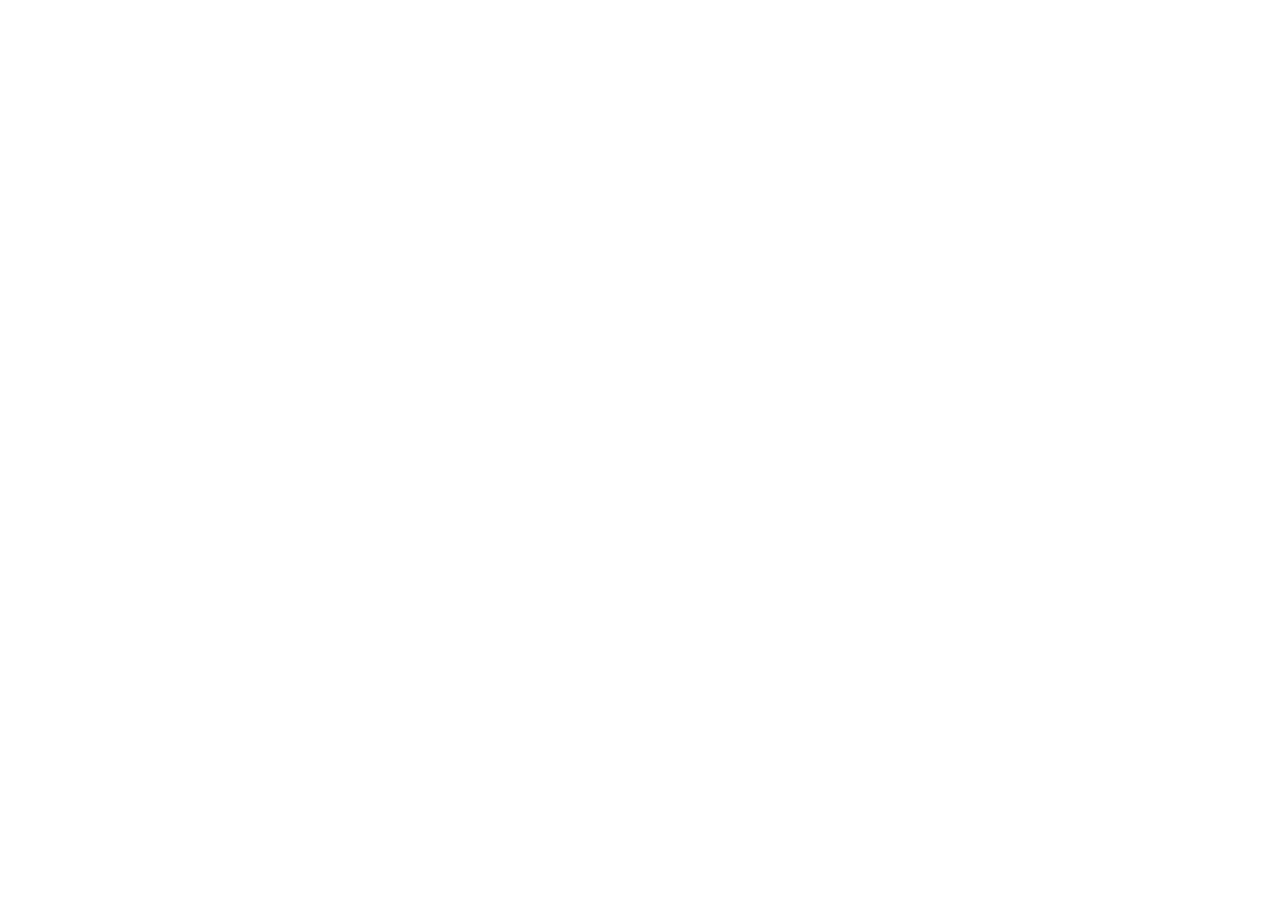
==== about.html @ 202e0ca0 "Init : création du dépôt, arborescence des fichiers et structure HTML de base" ====
<!DOCTYPE html>
<html lang="fr">
<head> 
<meta charset="UTF-8"> 
<meta name="viewport" content="width=device-width, initial-scale=1.0"> 
<title>AfriTalent — about</title> 
<!-- Bootstrap 5 via CDN : feuille de style --> 
<link 
href="https://cdn.jsdelivr.net/npm/bootstrap@5.3.0/dist/css/bootstrap.min.css" 
rel="stylesheet"> 
<!-- Votre feuille de style personnelle --> 
<link rel="stylesheet" href="css/style.css">
</head>
<body> 
<!-- Le contenu de la page sera ajoute ici --> 
<!-- Bootstrap 5 via CDN : script JavaScript --> 
<script 
src="https://cdn.jsdelivr.net/npm/bootstrap@5.3.0/dist/js/bootstrap.bundle.min.js"
></script> 
<!-- Votre script JavaScript --> 
<script src="js/main.js"></script>
</body>
</html>
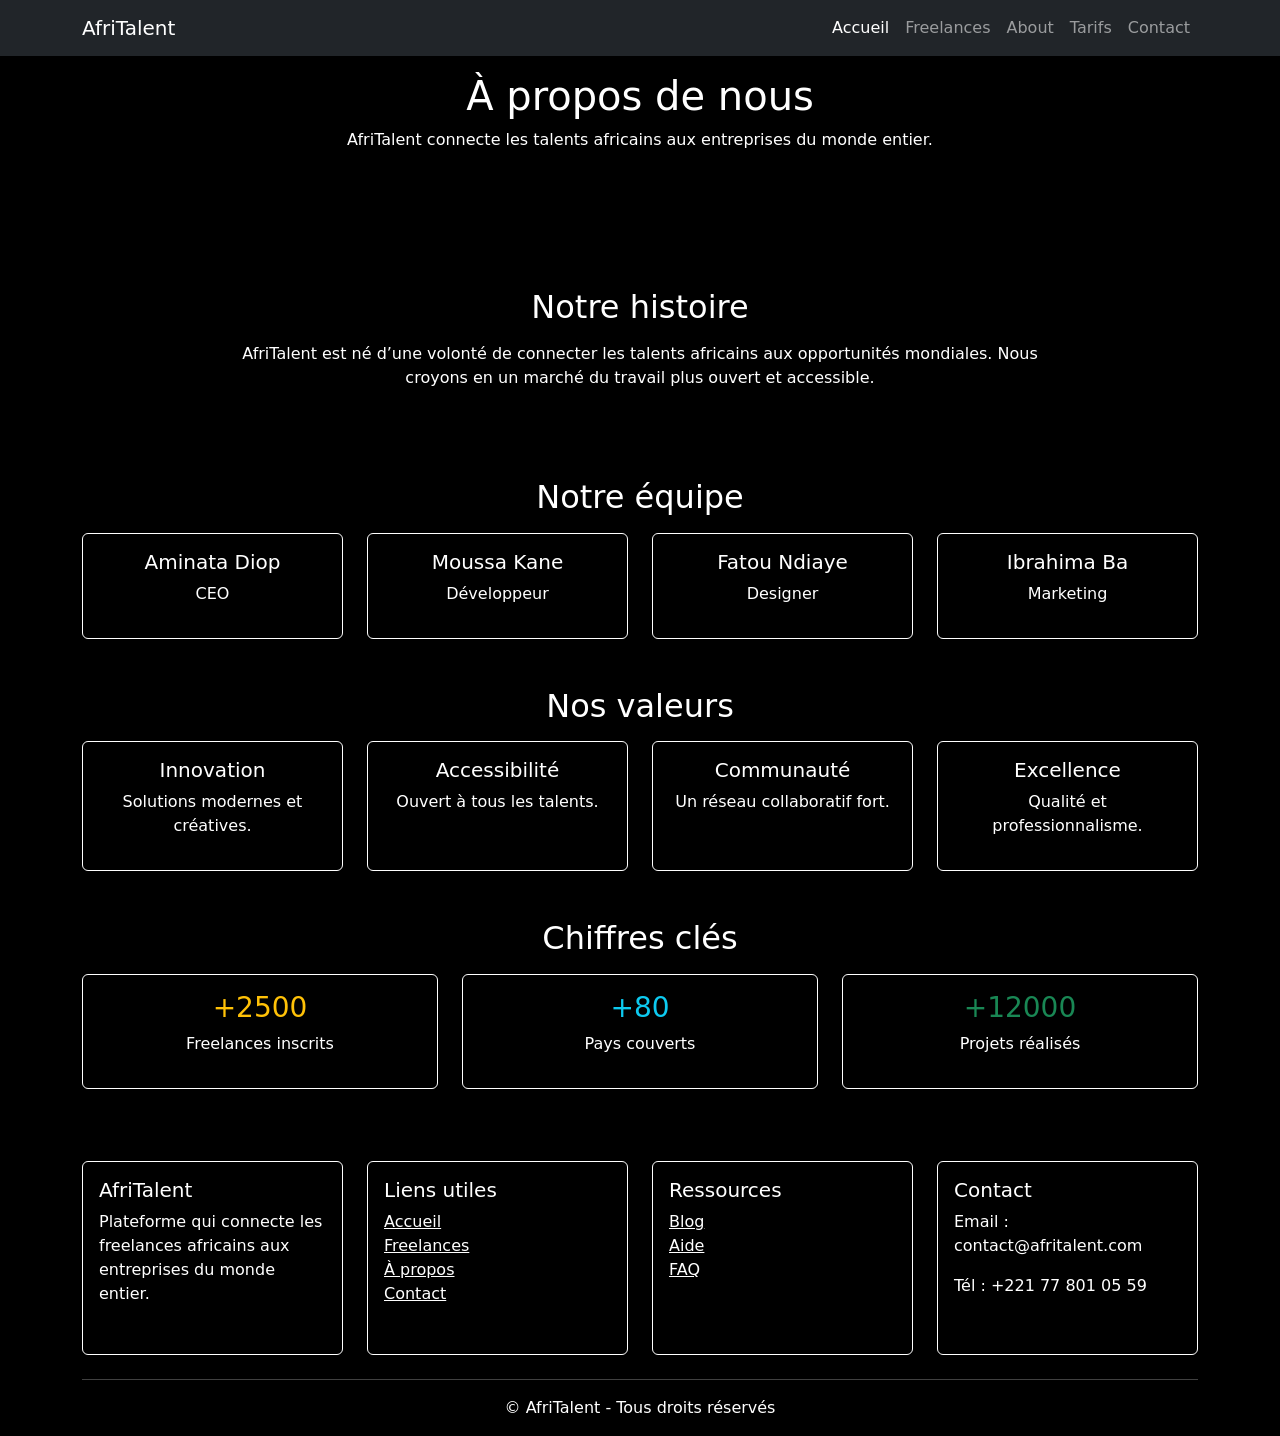
==== commit 3d07c07d: "HTML : structure complète des 5 pages avec sections et contenu texte" ====
--- a/about.html
+++ b/about.html
@@ -1,23 +1,328 @@
 <!DOCTYPE html>
 <html lang="fr">
-<head> 
-<meta charset="UTF-8"> 
-<meta name="viewport" content="width=device-width, initial-scale=1.0"> 
-<title>AfriTalent — about</title> 
-<!-- Bootstrap 5 via CDN : feuille de style --> 
-<link 
-href="https://cdn.jsdelivr.net/npm/bootstrap@5.3.0/dist/css/bootstrap.min.css" 
-rel="stylesheet"> 
-<!-- Votre feuille de style personnelle --> 
-<link rel="stylesheet" href="css/style.css">
+
+<head>
+    <meta charset="UTF-8">
+    <meta name="viewport" content="width=device-width, initial-scale=1.0">
+
+    <title>AfriTalent — About</title>
+
+    <!-- Bootstrap CSS -->
+    <link href="https://cdn.jsdelivr.net/npm/bootstrap@5.3.0/dist/css/bootstrap.min.css" rel="stylesheet">
+
+    <!-- CSS personnel -->
+    <link rel="stylesheet" href="css/style.css">
 </head>
-<body> 
-<!-- Le contenu de la page sera ajoute ici --> 
-<!-- Bootstrap 5 via CDN : script JavaScript --> 
-<script 
-src="https://cdn.jsdelivr.net/npm/bootstrap@5.3.0/dist/js/bootstrap.bundle.min.js"
-></script> 
-<!-- Votre script JavaScript --> 
-<script src="js/main.js"></script>
+
+<body class="bg-black text-white">
+  <!-- HEADER -->
+    <header>
+
+        <!-- NAVBAR -->
+        <nav class="navbar navbar-expand-lg navbar-dark bg-dark fixed-top">
+            <div class="container">
+
+                <a class="navbar-brand" href="index.html">AfriTalent</a>
+
+                <button class="navbar-toggler" type="button" data-bs-toggle="collapse" data-bs-target="#menu">
+                    <span class="navbar-toggler-icon"></span>
+                </button>
+
+                <div class="collapse navbar-collapse" id="menu">
+
+                    <ul class="navbar-nav ms-auto">
+
+                        <li class="nav-item">
+                            <a class="nav-link active" href="index.html">Accueil</a>
+                        </li>
+
+                        <li class="nav-item">
+                            <a class="nav-link" href="freelance.html">Freelances</a>
+                        </li>
+
+                        <li class="nav-item">
+                            <a class="nav-link" href="about.html">About</a>
+                        </li>
+
+                        <li class="nav-item">
+                            <a class="nav-link" href="taris.html">Tarifs</a>
+                        </li>
+
+                        <li class="nav-item">
+                            <a class="nav-link" href="contact.html">Contact</a>
+                        </li>
+                    </ul>
+
+                </div>
+
+            </div>
+        </nav>
+
+    </header>
+    <!-- Le contenu de la page sera ajouté ici -->
+
+<main>
+
+<!-- INTRO -->
+<section class="container py-5 text-center bg-black">
+
+    <div class="text-center text-white p-4">
+
+        <h1>À propos de nous</h1>
+
+        <p>
+            AfriTalent connecte les talents africains
+            aux entreprises du monde entier.
+        </p>
+
+    </div>
+
+</section>
+
+<!-- NOTRE HISTOIRE -->
+<section class="container py-5">
+
+    <div class="text-center text-white">
+
+        <h2 class="mb-3">Notre histoire</h2>
+
+        <div class="d-flex justify-content-center">
+
+            <p class="w-75">
+                AfriTalent est né d’une volonté de connecter
+                les talents africains aux opportunités mondiales.
+                Nous croyons en un marché du travail plus ouvert
+                et accessible.
+            </p>
+
+        </div>
+
+    </div>
+
+</section>
+
+<!-- EQUIPE -->
+<section class="container py-4 text-center">
+
+    <h2 class="mb-3">Notre équipe</h2>
+
+    <div class="row g-4">
+
+        <div class="col-md-3">
+            <div class="card bg-black text-white border border-white p-3">
+                <h5>Aminata Diop</h5>
+                <p>CEO</p>
+            </div>
+        </div>
+
+        <div class="col-md-3">
+            <div class="card bg-black text-white border border-white p-3">
+                <h5>Moussa Kane</h5>
+                <p>Développeur</p>
+            </div>
+        </div>
+
+        <div class="col-md-3">
+            <div class="card bg-black text-white border border-white p-3">
+                <h5>Fatou Ndiaye</h5>
+                <p>Designer</p>
+            </div>
+        </div>
+
+        <div class="col-md-3">
+            <div class="card bg-black text-white border border-white p-3">
+                <h5>Ibrahima Ba</h5>
+                <p>Marketing</p>
+            </div>
+        </div>
+
+    </div>
+
+</section>
+
+<!-- VALEURS -->
+<section class="container py-4 text-center">
+
+    <h2 class="mb-3">Nos valeurs</h2>
+
+    <div class="row g-4">
+
+        <div class="col-md-3">
+            <div class="card bg-black text-white border border-white p-3 h-100">
+                <h5>Innovation</h5>
+                <p>Solutions modernes et créatives.</p>
+            </div>
+        </div>
+
+        <div class="col-md-3">
+            <div class="card bg-black text-white border border-white p-3 h-100">
+                <h5>Accessibilité</h5>
+                <p>Ouvert à tous les talents.</p>
+            </div>
+        </div>
+
+        <div class="col-md-3">
+            <div class="card bg-black text-white border border-white p-3 h-100">
+                <h5>Communauté</h5>
+                <p>Un réseau collaboratif fort.</p>
+            </div>
+        </div>
+
+        <div class="col-md-3">
+            <div class="card bg-black text-white border border-white p-3 h-100">
+                <h5>Excellence</h5>
+                <p>Qualité et professionnalisme.</p>
+            </div>
+        </div>
+
+    </div>
+
+</section>
+
+<!-- CHIFFRES -->
+<section class="container py-4 text-center">
+
+    <h2 class="mb-3">Chiffres clés</h2>
+
+    <div class="row g-4">
+
+        <div class="col-md-4">
+            <div class="card bg-black text-white border border-white p-3">
+                <h3 class="text-warning">+2500</h3>
+                <p>Freelances inscrits</p>
+            </div>
+        </div>
+
+        <div class="col-md-4">
+            <div class="card bg-black text-white border border-white p-3">
+                <h3 class="text-info">+80</h3>
+                <p>Pays couverts</p>
+            </div>
+        </div>
+
+        <div class="col-md-4">
+            <div class="card bg-black text-white border border-white p-3">
+                <h3 class="text-success">+12000</h3>
+                <p>Projets réalisés</p>
+            </div>
+        </div>
+
+    </div>
+
+</section>
+
+</main>
+
+<!-- FOOTER -->
+<footer class="bg-black text-white pt-5">
+
+    <div class="container">
+
+        <div class="row g-4">
+
+            <!-- COLONNE 1 -->
+            <div class="col-md-3">
+
+                <div class="card bg-black text-white border border-white p-3 h-100">
+
+                    <h5>AfriTalent</h5>
+
+                    <p>
+                        Plateforme qui connecte les freelances africains
+                        aux entreprises du monde entier.
+                    </p>
+
+                </div>
+
+            </div>
+
+            <!-- COLONNE 2 -->
+            <div class="col-md-3">
+
+                <div class="card bg-black text-white border border-white p-3 h-100">
+
+                    <h5>Liens utiles</h5>
+
+                    <ul class="list-unstyled">
+
+                        <li><a href="index.html" class="text-white">Accueil</a></li>
+                        <li><a href="freelances.html" class="text-white">Freelances</a></li>
+                        <li><a href="about.html" class="text-white">À propos</a></li>
+                        <li><a href="contact.html" class="text-white">Contact</a></li>
+
+                    </ul>
+
+                </div>
+
+            </div>
+
+            <!-- COLONNE 3 -->
+            <div class="col-md-3">
+
+                <div class="card bg-black text-white border border-white p-3 h-100">
+
+                    <h5>Ressources</h5>
+
+                    <ul class="list-unstyled">
+
+                        <li><a href="#" class="text-white">Blog</a></li>
+                        <li><a href="#" class="text-white">Aide</a></li>
+                        <li><a href="#" class="text-white">FAQ</a></li>
+
+                    </ul>
+
+                </div>
+
+            </div>
+
+            <!-- COLONNE 4 -->
+            <div class="col-md-3">
+
+                <div class="card bg-black text-white border border-white p-3 h-100">
+
+                    <h5>Contact</h5>
+
+                    <p>Email : contact@afritalent.com</p>
+                    <p>Tél : +221 77 801 05 59</p>
+
+                    <!-- RESEAUX SOCIAUX -->
+                    <div>
+
+                        <i class="bi bi-facebook me-2"></i>
+                        <i class="bi bi-twitter me-2"></i>
+                        <i class="bi bi-linkedin me-2"></i>
+                        <i class="bi bi-instagram"></i>
+
+                    </div>
+
+                </div>
+
+            </div>
+
+        </div>
+
+        <hr class="text-white mt-4">
+
+        <!-- COPYRIGHT -->
+        <div class="text-center pb-3">
+
+            <p class="mb-0">
+                © <span id="year"></span> AfriTalent - Tous droits réservés
+            </p>
+
+        </div>
+
+    </div>
+
+</footer>
+
+    <!-- Bootstrap JS -->
+    <script src="https://cdn.jsdelivr.net/npm/bootstrap@5.3.0/dist/js/bootstrap.bundle.min.js"></script>
+
+    <!-- JavaScript personnel -->
+    <script src="js/main.js"></script>
+
 </body>
-</html>+
+</html>
+
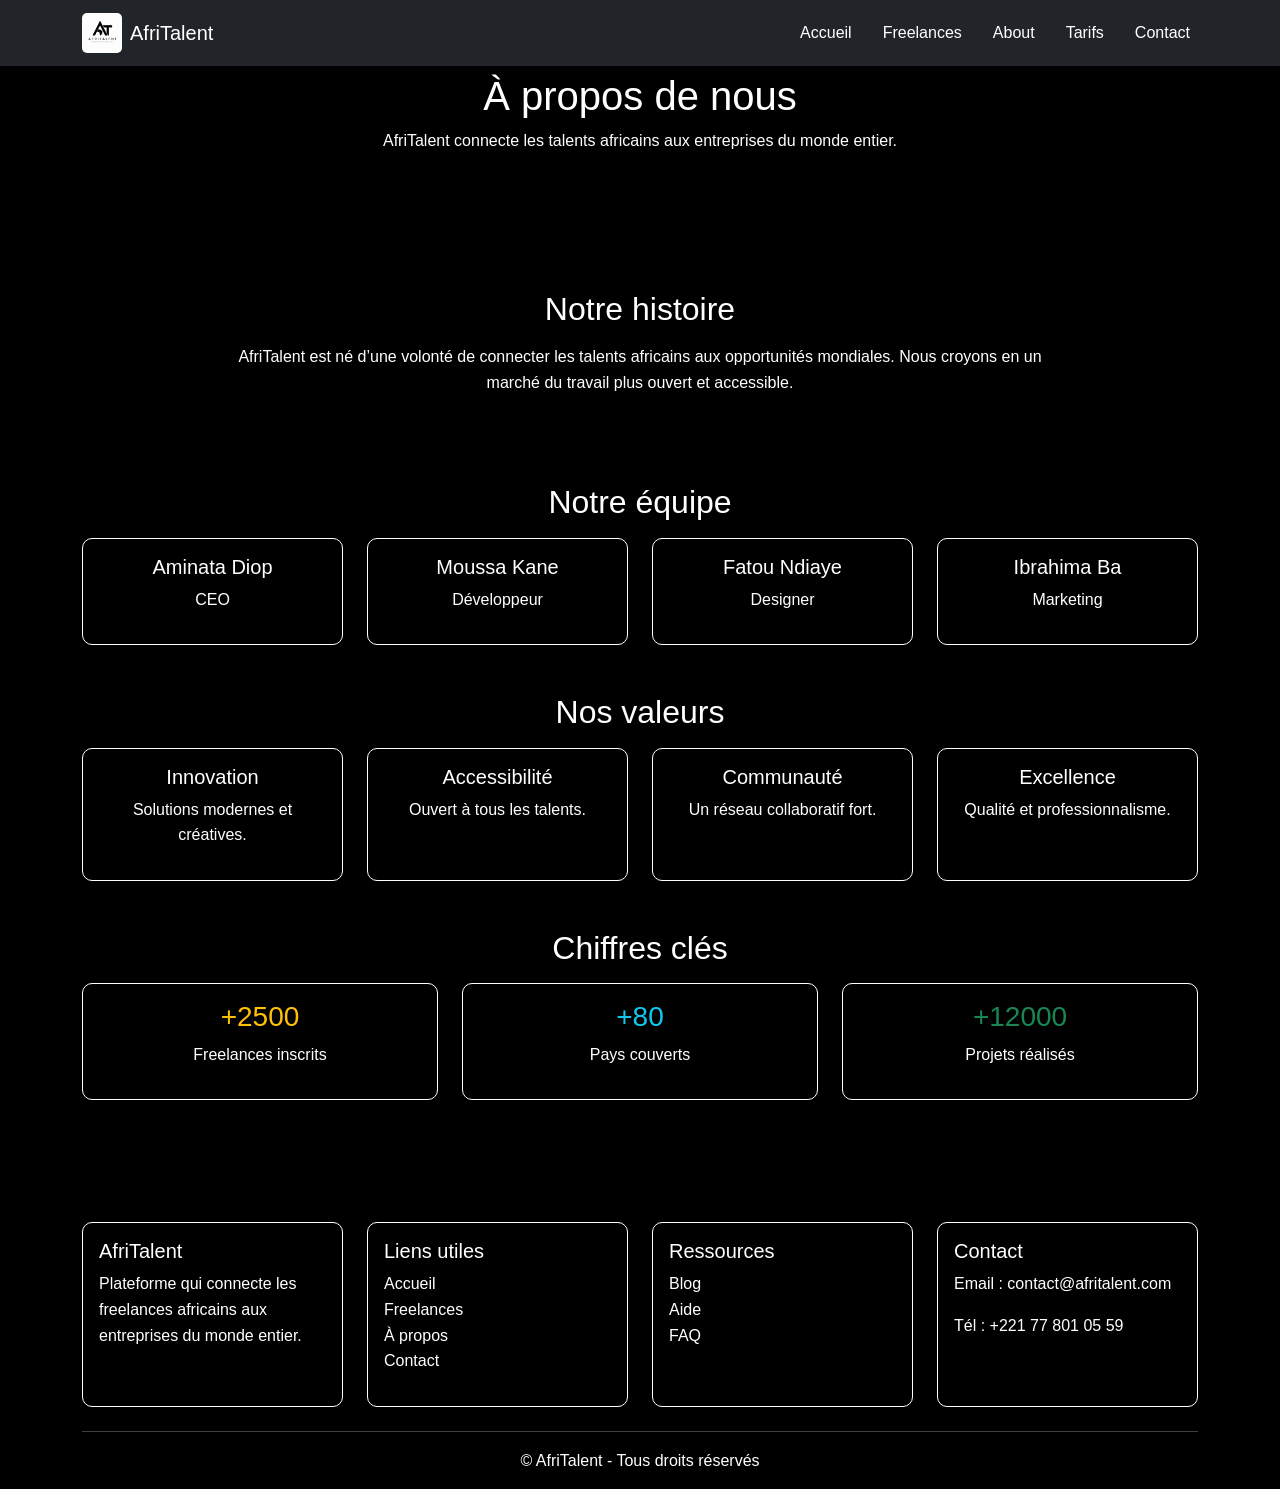
==== commit adf4709f: "CSS : variables, typographie, layout général et styles de base" ====
--- a/about.html
+++ b/about.html
@@ -22,7 +22,10 @@
         <nav class="navbar navbar-expand-lg navbar-dark bg-dark fixed-top">
             <div class="container">
 
-                <a class="navbar-brand" href="index.html">AfriTalent</a>
+                 <a class="navbar-brand d-flex align-items-center gap-2" href="index.html">
+                 <img src="images/logoafri.png" alt="AfriTalent Logo" height="40">
+                    <span>AfriTalent</span>
+                </a>
 
                 <button class="navbar-toggler" type="button" data-bs-toggle="collapse" data-bs-target="#menu">
                     <span class="navbar-toggler-icon"></span>
--- a/css/style.css
+++ b/css/style.css
@@ -0,0 +1,102 @@
+/* ===== RESET ===== */
+* {
+    margin: 0;
+    padding: 0;
+    box-sizing: border-box;
+}
+
+/* ===== BODY ===== */
+body {
+    font-family: Arial, sans-serif;
+    background-color: #000;
+    color: #fff;
+    line-height: 1.6;
+}
+
+/* ===== NAVBAR ===== */
+.navbar {
+    /* padding: 15px 0; */
+}
+
+.navbar-brand {
+    /* font-weight: bold;
+    font-size: 1.5rem;
+    color: #fff !important; */
+}
+.navbar-brand img {
+    border-radius: 5px;
+}
+
+.nav-link {
+    color: #fff ;
+    margin-left: 15px;
+}
+
+.nav-link:hover {
+    color: #ccc ;
+}
+
+/* ===== HERO ===== */
+.hero {
+    padding: 100px 20px;
+    text-align: center;
+}
+
+.hero h1 {
+    font-size: 3rem;
+    margin-bottom: 10px;
+}
+
+.hero p {
+    font-size: 1.2rem;
+    color: #ccc;
+}
+
+/* ===== BUTTONS ===== */
+.btn-black {
+    background: transparent;
+    border: 1px solid #fff;
+    color: #fff;
+    padding: 8px 15px;
+    transition: 0.3s;
+}
+
+.btn-black:hover {
+    background: #fff;
+    color: #000;
+}
+
+/* ===== CARDS ===== */
+.card {
+    transition: 0.3s;
+    border-radius: 10px;
+}
+
+.card:hover {
+    transform: translateY(-5px);
+    box-shadow: 0 10px 20px rgba(255, 255, 255, 0.1);
+}
+
+/* ===== FILTRES ===== */
+button.btn {
+    border-radius: 20px;
+}
+
+/* ===== FOOTER ===== */
+footer {
+    margin-top: 50px;
+    padding-top: 30px;
+}
+
+footer a {
+    text-decoration: none;
+}
+
+footer a:hover {
+    color: #aaa;
+}
+
+/* ===== UTILITIES ===== */
+.text-muted {
+    color: #aaa ;
+}
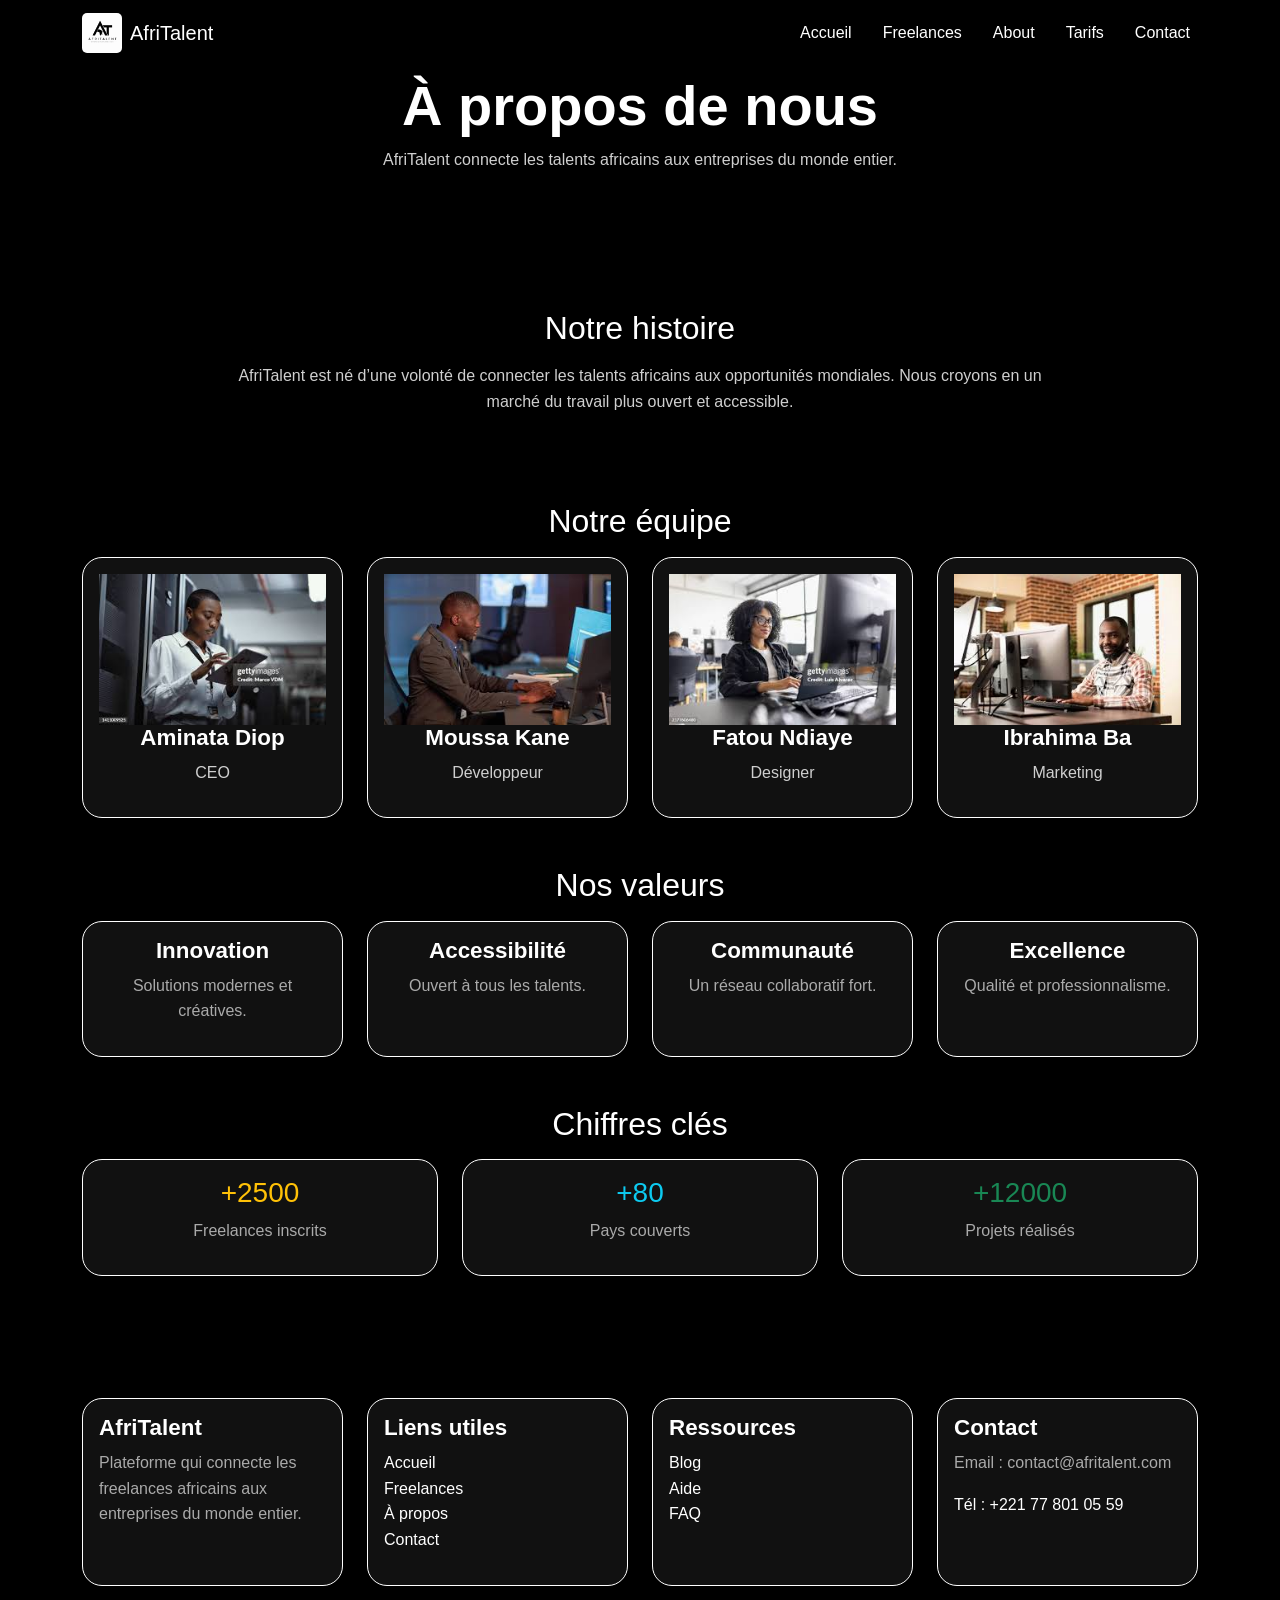
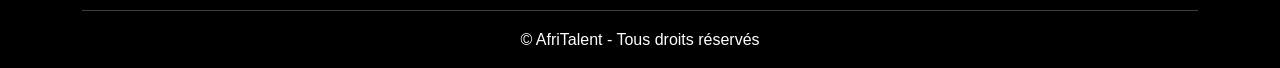
==== commit 0c90b522: "CSS : Bento Grid, sections hero et catégories, effets hover" ====
--- a/about.html
+++ b/about.html
@@ -15,14 +15,14 @@
 </head>
 
 <body class="bg-black text-white">
-  <!-- HEADER -->
+ <!-- HEADER -->
     <header>
 
         <!-- NAVBAR -->
-        <nav class="navbar navbar-expand-lg navbar-dark bg-dark fixed-top">
+       <nav class="navbar navbar-expand-lg navbar-dark bg-black  fixed-top">
             <div class="container">
 
-                 <a class="navbar-brand d-flex align-items-center gap-2" href="index.html">
+                <a class="navbar-brand d-flex align-items-center gap-2" href="index.html">
                  <img src="images/logoafri.png" alt="AfriTalent Logo" height="40">
                     <span>AfriTalent</span>
                 </a>
@@ -48,7 +48,7 @@
                         </li>
 
                         <li class="nav-item">
-                            <a class="nav-link" href="taris.html">Tarifs</a>
+                            <a class="nav-link" href="tarifs.html">Tarifs</a>
                         </li>
 
                         <li class="nav-item">
@@ -113,6 +113,7 @@
 
         <div class="col-md-3">
             <div class="card bg-black text-white border border-white p-3">
+                <img src="images/aminatadiop.jpj" alt="">
                 <h5>Aminata Diop</h5>
                 <p>CEO</p>
             </div>
@@ -120,6 +121,7 @@
 
         <div class="col-md-3">
             <div class="card bg-black text-white border border-white p-3">
+                <img src="images/moussakane.jpg" alt="">
                 <h5>Moussa Kane</h5>
                 <p>Développeur</p>
             </div>
@@ -127,6 +129,7 @@
 
         <div class="col-md-3">
             <div class="card bg-black text-white border border-white p-3">
+                <img src="images/ftndiaye.jpg" alt="">
                 <h5>Fatou Ndiaye</h5>
                 <p>Designer</p>
             </div>
@@ -134,6 +137,7 @@
 
         <div class="col-md-3">
             <div class="card bg-black text-white border border-white p-3">
+                <img src="images/ibrahimaba.jpj" alt="">
                 <h5>Ibrahima Ba</h5>
                 <p>Marketing</p>
             </div>
@@ -249,7 +253,7 @@
                     <ul class="list-unstyled">
 
                         <li><a href="index.html" class="text-white">Accueil</a></li>
-                        <li><a href="freelances.html" class="text-white">Freelances</a></li>
+                        <li><a href="freelance.html" class="text-white">Freelances</a></li>
                         <li><a href="about.html" class="text-white">À propos</a></li>
                         <li><a href="contact.html" class="text-white">Contact</a></li>
 
--- a/css/style.css
+++ b/css/style.css
@@ -1,4 +1,4 @@
-/* ===== RESET ===== */
+/* commit 3 */
 * {
     margin: 0;
     padding: 0;
@@ -99,4 +99,805 @@
 /* ===== UTILITIES ===== */
 .text-muted {
     color: #aaa ;
+}
+/* commit 4 index */
+#hero {
+    min-height: 100vh;
+    display: flex;
+    align-items: center;
+}
+
+#hero h1 {
+    font-size: 4rem;
+    line-height: 1.1;
+}
+
+#hero p {
+    font-size: 1.2rem;
+    color: #d1d1d1;
+}
+
+#hero img:hover {
+    transform: scale(1.03);
+}
+#comment .card {
+    background: #111;
+    border-radius: 20px;
+    padding: 25px;
+    transition: 0.4s;
+    min-height: 250px;
+}
+
+#comment .card:hover {
+    transform: translateY(-10px);
+    box-shadow: 0 0 20px rgba(255,255,255,0.2);
+}
+
+#services .card {
+    border-radius: 20px;
+    overflow: hidden;
+    transition: 0.4s;
+}
+
+#services .card:hover {
+    transform: translateY(-10px) scale(1.02);
+    box-shadow: 0 0 25px rgba(255,255,255,0.2);
+}
+
+#services img {
+    height: 250px;
+    object-fit: cover;
+}
+
+#temoignages .card {
+    border-radius: 20px;
+    transition: 0.4s;
+}
+
+#temoignages .card:hover {
+    transform: scale(1.03);
+}
+
+
+#cta {
+    background: linear-gradient(to right, #000, #1a1a1a);
+}
+
+#cta .btn {
+    border: 1px solid white;
+    transition: 0.4s;
+}
+
+#cta .btn:hover {
+    background: white;
+    color: black !important;
+}
+
+
+.navbar {
+    backdrop-filter: blur(10px);
+}
+
+.nav-link {
+    transition: 0.3s;
+}
+
+.nav-link:hover {
+    color: #ffffff !important;
+    transform: translateY(-2px);
+}
+
+/* =========================
+   RESPONSIVE
+========================= */
+
+@media (max-width: 768px) {
+
+    #hero h1 {
+        font-size: 2.5rem;
+    }
+
+    #comment .row {
+        grid-template-columns: 1fr;
+    }
+
+}
+/* commit 4 freelance */
+/* =========================
+   PAGE FREELANCES
+========================= */
+
+/* HERO */
+
+main h1 {
+    font-size: 3.5rem;
+    font-weight: bold;
+}
+
+main p {
+    color: #cfcfcf;
+}
+
+/* BOUTONS FILTRES */
+
+.btn-outline-light {
+    border-radius: 30px;
+    padding: 10px 25px;
+    transition: 0.4s;
+}
+
+.btn-outline-light:hover {
+    background: white;
+    color: black;
+    transform: translateY(-3px);
+}
+
+/* CARTES FREELANCES */
+
+.card {
+    border-radius: 20px;
+    transition: 0.4s;
+    background: #111 !important;
+}
+
+.card:hover {
+    transform: translateY(-10px);
+    box-shadow: 0 0 25px rgba(255,255,255,0.15);
+}
+
+/* NOM */
+
+.card h5 {
+    font-size: 1.4rem;
+    font-weight: bold;
+}
+
+/* METIER */
+
+.card p:nth-child(2) {
+    color: #aaaaaa;
+}
+
+/* BOUTON PROFIL */
+
+.card .btn {
+    border-radius: 30px;
+    transition: 0.4s;
+}
+
+.card .btn:hover {
+    background: white;
+    color: black !important;
+}
+
+/* FOOTER */
+
+footer a {
+    text-decoration: none;
+    transition: 0.3s;
+}
+
+footer a:hover {
+    color: #bbbbbb !important;
+}
+
+/* ICONES */
+
+footer i {
+    font-size: 1.3rem;
+    cursor: pointer;
+    transition: 0.3s;
+}
+
+footer i:hover {
+    transform: scale(1.2);
+    color: #cccccc;
+}
+
+/* RESPONSIVE */
+
+@media (max-width: 768px) {
+
+    main h1 {
+        font-size: 2.3rem;
+    }
+
+    .card {
+        text-align: center;
+    }
+
+}
+/* commit 4 about */
+/* =========================
+   GLOBAL
+========================= */
+
+body {
+    background: #000;
+    color: white;
+    font-family: Arial, sans-serif;
+}
+
+section {
+    padding-top: 80px;
+    padding-bottom: 80px;
+}
+
+/* =========================
+   NAVBAR
+========================= */
+
+.navbar {
+    backdrop-filter: blur(10px);
+}
+
+.nav-link {
+    transition: 0.3s;
+}
+
+.nav-link:hover {
+    color: #ffc107 !important;
+}
+
+/* =========================
+   HERO SECTION
+========================= */
+
+.hero {
+    min-height: 100vh;
+    display: flex;
+    align-items: center;
+    background: linear-gradient(
+        135deg,
+        #000000,
+        #111111,
+        #1b1b1b
+    );
+}
+
+.hero-content {
+    display: grid;
+    grid-template-columns: 1.2fr 1fr;
+    gap: 50px;
+    align-items: center;
+}
+
+.hero h1 {
+    font-size: 4rem;
+    font-weight: bold;
+    line-height: 1.1;
+}
+
+.hero p {
+    font-size: 1.2rem;
+    color: #cccccc;
+}
+
+.hero img {
+    width: 100%;
+    border-radius: 20px;
+    object-fit: cover;
+}
+
+/* =========================
+   BENTO GRID
+========================= */
+
+.bento-grid {
+    display: grid;
+    grid-template-columns: repeat(3, 1fr);
+    grid-auto-rows: 220px;
+    gap: 20px;
+}
+
+.bento-card {
+    background: #111;
+    border: 1px solid #333;
+    border-radius: 20px;
+    padding: 30px;
+    transition: 0.4s;
+}
+
+.bento-card:hover {
+    transform: translateY(-10px);
+    border-color: #ffc107;
+    box-shadow: 0 10px 30px rgba(255, 193, 7, 0.2);
+}
+
+.bento-large {
+    grid-column: span 2;
+    grid-row: span 2;
+}
+
+/* =========================
+   CARDS
+========================= */
+
+.card {
+    transition: 0.4s ease;
+    border-radius: 20px;
+}
+
+.card:hover {
+    transform: translateY(-10px) scale(1.02);
+    box-shadow: 0 15px 40px rgba(255,255,255,0.1);
+}
+
+/* =========================
+   CATEGORIES
+========================= */
+
+.category-card {
+    background: #111;
+    border: 1px solid #333;
+    border-radius: 20px;
+    padding: 30px;
+    text-align: center;
+    transition: 0.4s;
+    cursor: pointer;
+}
+
+.category-card:hover {
+    transform: translateY(-10px);
+    background: #1a1a1a;
+    box-shadow: 0 10px 30px rgba(255,255,255,0.1);
+}
+
+.category-card h5 {
+    margin-top: 15px;
+}
+
+/* =========================
+   TEAM
+========================= */
+
+.team-card img {
+    border-radius: 50%;
+    width: 120px;
+    height: 120px;
+    object-fit: cover;
+}
+
+/* =========================
+   TESTIMONIALS
+========================= */
+
+.carousel-item {
+    padding: 40px;
+}
+
+.testimonial-card {
+    background: #111;
+    border-radius: 20px;
+    padding: 40px;
+    border: 1px solid #333;
+}
+
+.testimonial-card p {
+    font-style: italic;
+    color: #cccccc;
+}
+
+/* =========================
+   FOOTER
+========================= */
+
+footer a {
+    text-decoration: none;
+    transition: 0.3s;
+}
+
+footer a:hover {
+    color: #ffc107 !important;
+}
+
+/* =========================
+   RESPONSIVE
+========================= */
+
+@media (max-width: 992px) {
+
+    .hero-content {
+        grid-template-columns: 1fr;
+        text-align: center;
+    }
+
+    .hero h1 {
+        font-size: 3rem;
+    }
+
+    .bento-grid {
+        grid-template-columns: 1fr 1fr;
+    }
+
+    .bento-large {
+        grid-column: span 2;
+    }
+}
+
+@media (max-width: 768px) {
+
+    .hero h1 {
+        font-size: 2.5rem;
+    }
+
+    .bento-grid {
+        grid-template-columns: 1fr;
+    }
+
+    .bento-large {
+        grid-column: span 1;
+        grid-row: span 1;
+    }
+
+    .card:hover {
+        transform: none;
+    }
+
+}
+/* commit 4 tarifs */
+/* =========================
+   PAGE TARIFS
+========================= */
+
+body {
+    background: black;
+    color: white;
+}
+
+/* HERO TARIFS */
+
+.pricing-hero {
+    min-height: 60vh;
+    display: flex;
+    align-items: center;
+    justify-content: center;
+    text-align: center;
+    background: linear-gradient(
+        135deg,
+        #000,
+        #111,
+        #1a1a1a
+    );
+}
+
+.pricing-hero h1 {
+    font-size: 4rem;
+    font-weight: bold;
+}
+
+.pricing-hero p {
+    color: #cccccc;
+    font-size: 1.2rem;
+}
+
+/* =========================
+   PRICING CARDS
+========================= */
+
+.pricing-card {
+    background: #111;
+    border: 1px solid #333;
+    border-radius: 20px;
+    padding: 40px 30px;
+    transition: 0.4s ease;
+    position: relative;
+    overflow: hidden;
+}
+
+.pricing-card:hover {
+    transform: translateY(-12px);
+    border-color: #ffc107;
+    box-shadow: 0 20px 40px rgba(255, 193, 7, 0.15);
+}
+
+.pricing-card h3 {
+    margin-bottom: 15px;
+    font-weight: bold;
+}
+
+.pricing-card h2 {
+    font-size: 2.5rem;
+    margin-bottom: 20px;
+}
+
+.pricing-card ul li {
+    margin-bottom: 12px;
+    color: #cccccc;
+}
+
+.pricing-card button {
+    border-radius: 12px;
+    transition: 0.3s;
+}
+
+.pricing-card button:hover {
+    background: white;
+    color: black;
+}
+
+/* PLAN POPULAIRE */
+
+.popular-plan {
+    border: 2px solid #0dcaf0;
+    transform: scale(1.05);
+}
+
+.popular-plan:hover {
+    transform: scale(1.08) translateY(-10px);
+}
+
+.popular-badge {
+    position: absolute;
+    top: 15px;
+    right: -40px;
+    background: #0dcaf0;
+    color: black;
+    padding: 8px 50px;
+    transform: rotate(45deg);
+    font-size: 0.8rem;
+    font-weight: bold;
+}
+
+/* =========================
+   FAQ
+========================= */
+
+.accordion-item {
+    margin-bottom: 15px;
+    border-radius: 15px !important;
+    overflow: hidden;
+}
+
+.accordion-button {
+    font-weight: bold;
+    box-shadow: none !important;
+}
+
+.accordion-button:not(.collapsed) {
+    background: #222 !important;
+    color: #ffc107 !important;
+}
+
+.accordion-body {
+    background: #111;
+    color: #cccccc;
+}
+
+/* =========================
+   HOVER GLOBAL
+========================= */
+
+.card {
+    transition: 0.4s;
+}
+
+.card:hover {
+    transform: translateY(-10px);
+    box-shadow: 0 15px 35px rgba(255,255,255,0.08);
+}
+
+/* =========================
+   FOOTER
+========================= */
+
+footer a {
+    text-decoration: none;
+    transition: 0.3s;
+}
+
+footer a:hover {
+    color: #ffc107 !important;
+}
+
+/* =========================
+   RESPONSIVE
+========================= */
+
+@media (max-width: 992px) {
+
+    .pricing-hero h1 {
+        font-size: 3rem;
+    }
+
+    .popular-plan {
+        transform: none;
+    }
+
+}
+
+@media (max-width: 768px) {
+
+    .pricing-hero h1 {
+        font-size: 2.5rem;
+    }
+
+    .pricing-card {
+        padding: 30px 20px;
+    }
+
+    .card:hover {
+        transform: none;
+    }
+
+}
+/* commit 4 contact */
+/* =========================
+   PAGE CONTACT
+========================= */
+
+body {
+    background: #000;
+    color: white;
+}
+
+/* HERO CONTACT */
+
+.contact-hero {
+    min-height: 60vh;
+    display: flex;
+    align-items: center;
+    justify-content: center;
+    text-align: center;
+    background: linear-gradient(
+        135deg,
+        #000,
+        #111,
+        #1a1a1a
+    );
+}
+
+.contact-hero h1 {
+    font-size: 4rem;
+    font-weight: bold;
+}
+
+.contact-hero p {
+    color: #cccccc;
+    font-size: 1.2rem;
+}
+
+/* =========================
+   FORMULAIRE
+========================= */
+
+.contact-form {
+    background: #111;
+    padding: 40px;
+    border-radius: 20px;
+    border: 1px solid #333;
+    transition: 0.4s;
+}
+
+.contact-form:hover {
+    border-color: #ffc107;
+    box-shadow: 0 15px 35px rgba(255, 193, 7, 0.15);
+}
+
+/* INPUTS */
+
+.form-control {
+    background: #1a1a1a;
+    border: 1px solid #333;
+    color: white;
+    padding: 14px;
+}
+
+.form-control:focus {
+    background: #222;
+    color: white;
+    border-color: #ffc107;
+    box-shadow: none;
+}
+
+/* PLACEHOLDER */
+
+.form-control::placeholder {
+    color: #999;
+}
+
+/* SELECT */
+
+select.form-control option {
+    background: #111;
+    color: white;
+}
+
+/* BUTTON */
+
+.contact-form button {
+    padding: 14px;
+    font-weight: bold;
+    border-radius: 12px;
+    transition: 0.3s;
+}
+
+.contact-form button:hover {
+    background: #ffc107;
+    color: black;
+}
+
+/* =========================
+   INFOS CONTACT
+========================= */
+
+.contact-info {
+    background: #111;
+    border: 1px solid #333;
+    border-radius: 20px;
+    padding: 40px;
+    transition: 0.4s;
+}
+
+.contact-info:hover {
+    transform: translateY(-8px);
+    border-color: #0dcaf0;
+    box-shadow: 0 15px 35px rgba(13, 202, 240, 0.15);
+}
+
+.contact-info h3 {
+    margin-bottom: 20px;
+}
+
+/* =========================
+   MAP
+========================= */
+
+.map-container iframe {
+    border-radius: 20px;
+    overflow: hidden;
+}
+
+/* =========================
+   CARDS FOOTER
+========================= */
+
+.card {
+    transition: 0.4s;
+}
+
+.card:hover {
+    transform: translateY(-10px);
+    box-shadow: 0 15px 35px rgba(255,255,255,0.08);
+}
+
+/* =========================
+   LINKS
+========================= */
+
+a {
+    transition: 0.3s;
+}
+
+a:hover {
+    color: #ffc107 !important;
+}
+
+/* =========================
+   RESPONSIVE
+========================= */
+
+@media (max-width: 992px) {
+
+    .contact-hero h1 {
+        font-size: 3rem;
+    }
+
+}
+
+@media (max-width: 768px) {
+
+    .contact-hero h1 {
+        font-size: 2.5rem;
+    }
+
+    .contact-form,
+    .contact-info {
+        padding: 25px;
+    }
+
+    .card:hover {
+        transform: none;
+    }
+
 }
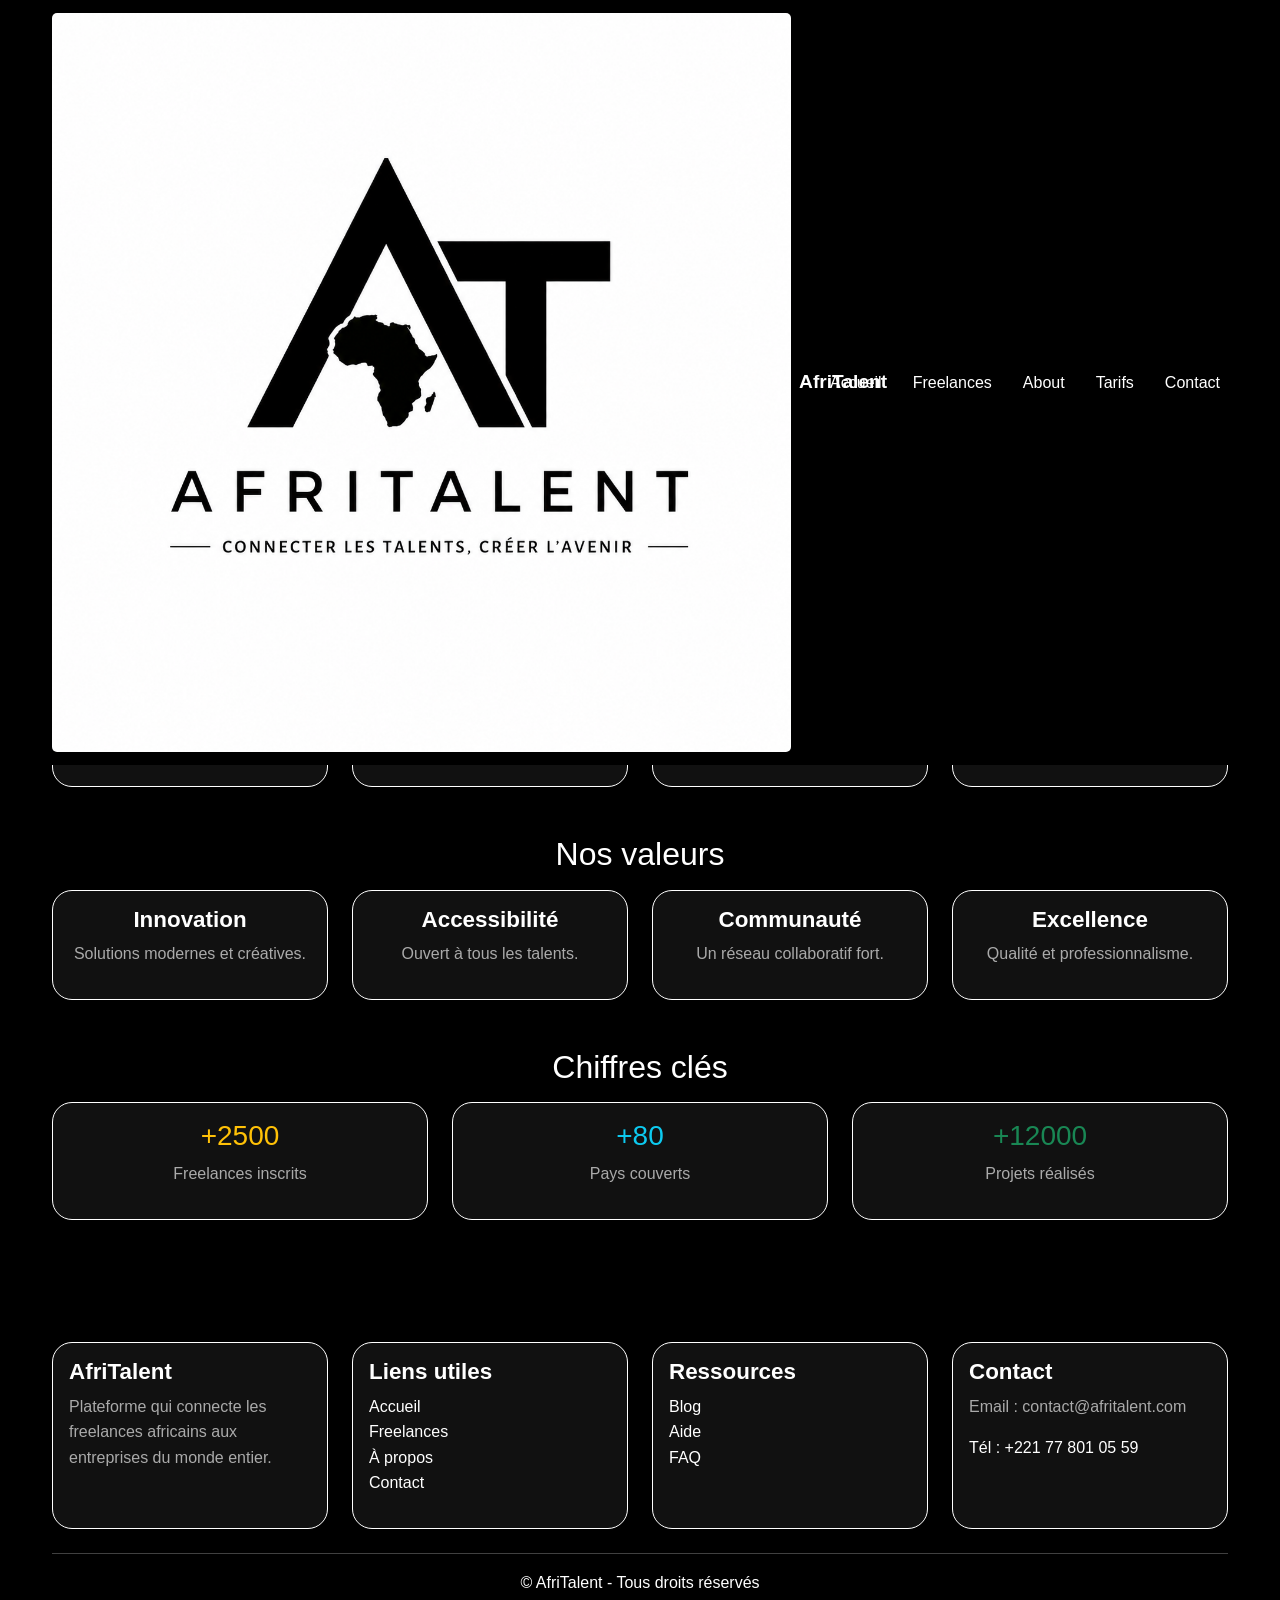
==== commit 5a806a9a: "CSS : responsive design mobile et tablette, media queries" ====
--- a/about.html
+++ b/about.html
@@ -111,33 +111,37 @@
 
     <div class="row g-4">
 
-        <div class="col-md-3">
-            <div class="card bg-black text-white border border-white p-3">
-                <img src="images/aminatadiop.jpj" alt="">
+        <div class="col-12 col-md-6 col-lg-3">
+            <div class="card bg-black text-white border border-white p-3">
+                <img src="images/aminatadiop.jpj" alt=""
+                class="img-fluid rounded-circle mx-auto d-block team-img">
                 <h5>Aminata Diop</h5>
                 <p>CEO</p>
             </div>
         </div>
 
-        <div class="col-md-3">
-            <div class="card bg-black text-white border border-white p-3">
-                <img src="images/moussakane.jpg" alt="">
+        <div class="col-12 col-md-6 col-lg-3">
+            <div class="card bg-black text-white border border-white p-3">
+                <img src="images/moussakane.jpg" alt=""
+                    class="img-fluid rounded-circle mx-auto d-block team-img">
                 <h5>Moussa Kane</h5>
                 <p>Développeur</p>
             </div>
         </div>
 
-        <div class="col-md-3">
-            <div class="card bg-black text-white border border-white p-3">
-                <img src="images/ftndiaye.jpg" alt="">
+       <div class="col-12 col-md-6 col-lg-3">
+            <div class="card bg-black text-white border border-white p-3">
+                <img src="images/ftndiaye.jpg" alt=""
+                class="img-fluid rounded-circle mx-auto d-block team-img">
                 <h5>Fatou Ndiaye</h5>
                 <p>Designer</p>
             </div>
         </div>
 
-        <div class="col-md-3">
-            <div class="card bg-black text-white border border-white p-3">
-                <img src="images/ibrahimaba.jpj" alt="">
+        <div class="col-12 col-md-6 col-lg-3">
+            <div class="card bg-black text-white border border-white p-3">
+                <img src="images/ibrahimaba.jpj" alt=""
+                class="img-fluid rounded-circle mx-auto d-block team-img">
                 <h5>Ibrahima Ba</h5>
                 <p>Marketing</p>
             </div>
@@ -154,28 +158,28 @@
 
     <div class="row g-4">
 
-        <div class="col-md-3">
+       <div class="col-12 col-md-6 col-lg-3">
             <div class="card bg-black text-white border border-white p-3 h-100">
                 <h5>Innovation</h5>
                 <p>Solutions modernes et créatives.</p>
             </div>
         </div>
 
-        <div class="col-md-3">
+       <div class="col-12 col-md-6 col-lg-3">
             <div class="card bg-black text-white border border-white p-3 h-100">
                 <h5>Accessibilité</h5>
                 <p>Ouvert à tous les talents.</p>
             </div>
         </div>
 
-        <div class="col-md-3">
+       <div class="col-12 col-md-6 col-lg-3">
             <div class="card bg-black text-white border border-white p-3 h-100">
                 <h5>Communauté</h5>
                 <p>Un réseau collaboratif fort.</p>
             </div>
         </div>
 
-        <div class="col-md-3">
+        <div class="col-12 col-md-6 col-lg-3">
             <div class="card bg-black text-white border border-white p-3 h-100">
                 <h5>Excellence</h5>
                 <p>Qualité et professionnalisme.</p>
@@ -193,21 +197,21 @@
 
     <div class="row g-4">
 
-        <div class="col-md-4">
+       <div class="col-12 col-md-6 col-lg-4">
             <div class="card bg-black text-white border border-white p-3">
                 <h3 class="text-warning">+2500</h3>
                 <p>Freelances inscrits</p>
             </div>
         </div>
 
-        <div class="col-md-4">
+       <div class="col-12 col-md-6 col-lg-4">
             <div class="card bg-black text-white border border-white p-3">
                 <h3 class="text-info">+80</h3>
                 <p>Pays couverts</p>
             </div>
         </div>
 
-        <div class="col-md-4">
+       <div class="col-12 col-md-6 col-lg-4">
             <div class="card bg-black text-white border border-white p-3">
                 <h3 class="text-success">+12000</h3>
                 <p>Projets réalisés</p>
--- a/css/style.css
+++ b/css/style.css
@@ -900,4 +900,351 @@
         transform: none;
     }
 
-}+}
+/* commit 5 index hero */
+@media (max-width: 768px) {
+
+    #hero {
+        text-align: center;
+    }
+
+    #hero h1 {
+        font-size: 2.5rem;
+    }
+
+    #hero img {
+        margin-top: 20px;
+    }
+}
+/* commit 5 index temoinages */
+@media (max-width: 768px) {
+
+    .avatar {
+        width: 70px;
+        height: 70px;
+    }
+
+    .carousel-item .card {
+        width: 100%;
+    }
+}
+/* commit 5 about */
+/* IMAGE EQUIPE */
+.team-img{
+    width: 120px;
+    height: 120px;
+    object-fit: cover;
+}
+
+/* MOBILE */
+@media screen and (max-width: 576px){
+
+    h1{
+        font-size: 2rem;
+    }
+
+    h2{
+        font-size: 1.5rem;
+    }
+
+    p{
+        font-size: 14px;
+    }
+
+    .team-img{
+        width: 90px;
+        height: 90px;
+    }
+
+    .navbar-brand span{
+        font-size: 1rem;
+    }
+
+}
+
+/* TABLETTE */
+@media screen and (min-width: 768px){
+
+    .team-img{
+        width: 100px;
+        height: 100px;
+    }
+
+}
+
+/* DESKTOP */
+@media screen and (min-width: 1200px){
+
+    .team-img{
+        width: 120px;
+        height: 120px;
+    }
+
+}
+/* commit 5 tarifs */
+/* HERO TARIFS */
+.pricing-hero{
+    min-height: 40vh;
+    display: flex;
+    justify-content: center;
+    align-items: center;
+    text-align: center;
+    padding: 2rem;
+}
+
+/* CARTES */
+.card{
+    transition: 0.3s ease;
+}
+
+.card:hover{
+    transform: translateY(-10px);
+    box-shadow: 0 0 20px rgba(255,255,255,0.2);
+}
+
+/* MOBILE */
+@media screen and (max-width: 576px){
+
+    h1{
+        font-size: 2rem;
+    }
+
+    h2{
+        font-size: 1.5rem;
+    }
+
+    p{
+        font-size: 14px;
+    }
+
+    .pricing-hero{
+        min-height: 30vh;
+        padding: 1rem;
+    }
+
+    .navbar-brand span{
+        font-size: 1rem;
+    }
+
+    .accordion-button{
+        font-size: 14px;
+    }
+
+}
+
+/* TABLETTE */
+@media screen and (min-width: 768px){
+
+    .pricing-hero{
+        min-height: 35vh;
+    }
+
+}
+
+/* DESKTOP */
+@media screen and (min-width: 1200px){
+
+    .pricing-hero{
+        min-height: 45vh;
+    }
+
+}
+/* commit 5 freelance  */
+/* =========================
+   STYLE GLOBAL
+========================= */
+
+body {
+    background-color: black;
+    color: white;
+    overflow-x: hidden;
+}
+
+.card {
+    transition: 0.3s;
+}
+
+.card:hover {
+    transform: translateY(-5px);
+}
+
+/* Images responsives */
+img {
+    max-width: 100%;
+    height: auto;
+}
+
+/* Boutons */
+.btn {
+    border-radius: 8px;
+}
+
+/* Navbar */
+.navbar-brand span {
+    font-weight: bold;
+    font-size: 1.2rem;
+}
+
+/* =========================
+   MOBILE : 375px
+========================= */
+
+@media screen and (max-width: 576px) {
+
+    h1 {
+        font-size: 1.8rem;
+    }
+
+    p {
+        font-size: 0.95rem;
+    }
+
+    .navbar-brand span {
+        font-size: 1rem;
+    }
+
+    .card {
+        padding: 1rem;
+    }
+
+    .btn {
+        width: 100%;
+    }
+
+    footer .card {
+        text-align: center;
+    }
+}
+
+/* =========================
+   TABLETTE : 768px
+========================= */
+
+@media screen and (min-width: 577px) and (max-width: 991px) {
+
+    h1 {
+        font-size: 2.2rem;
+    }
+
+    .card {
+        padding: 1.2rem;
+    }
+
+    footer .card {
+        min-height: 250px;
+    }
+}
+
+/* =========================
+   DESKTOP : 1200px+
+========================= */
+
+@media screen and (min-width: 1200px) {
+
+    .container {
+        max-width: 1200px;
+    }
+
+    h1 {
+        font-size: 3rem;
+    }
+
+    .card {
+        padding: 1.5rem;
+    }
+}
+/* commit 5 contact */
+/* =========================
+   GLOBAL
+========================= */
+
+body {
+    background-color: black;
+    color: white;
+    overflow-x: hidden;
+}
+
+.contact-hero {
+    padding-top: 120px;
+    padding-bottom: 60px;
+    text-align: center;
+}
+
+.contact-form input,
+.contact-form textarea,
+.contact-form select {
+    padding: 12px;
+}
+
+.contact-info,
+.map-container {
+    border: 1px solid white;
+    padding: 20px;
+    border-radius: 10px;
+}
+
+/* =========================
+   MOBILE 375px
+========================= */
+
+@media screen and (max-width: 576px) {
+
+    .contact-hero h1 {
+        font-size: 2rem;
+    }
+
+    .contact-hero p {
+        font-size: 0.95rem;
+    }
+
+    .navbar-brand span {
+        font-size: 1rem;
+    }
+
+    .contact-form {
+        margin-bottom: 30px;
+    }
+
+    .btn {
+        width: 100%;
+    }
+
+    footer .card {
+        text-align: center;
+    }
+
+    iframe {
+        height: 200px;
+    }
+}
+
+/* =========================
+   TABLETTE 768px
+========================= */
+
+@media screen and (min-width: 577px) and (max-width: 991px) {
+
+    .contact-hero h1 {
+        font-size: 2.5rem;
+    }
+
+    .contact-info,
+    .map-container {
+        padding: 25px;
+    }
+}
+
+/* =========================
+   DESKTOP 1200px+
+========================= */
+
+@media screen and (min-width: 1200px) {
+
+    .container {
+        max-width: 1200px;
+    }
+
+    .contact-hero h1 {
+        font-size: 3rem;
+    }
+}
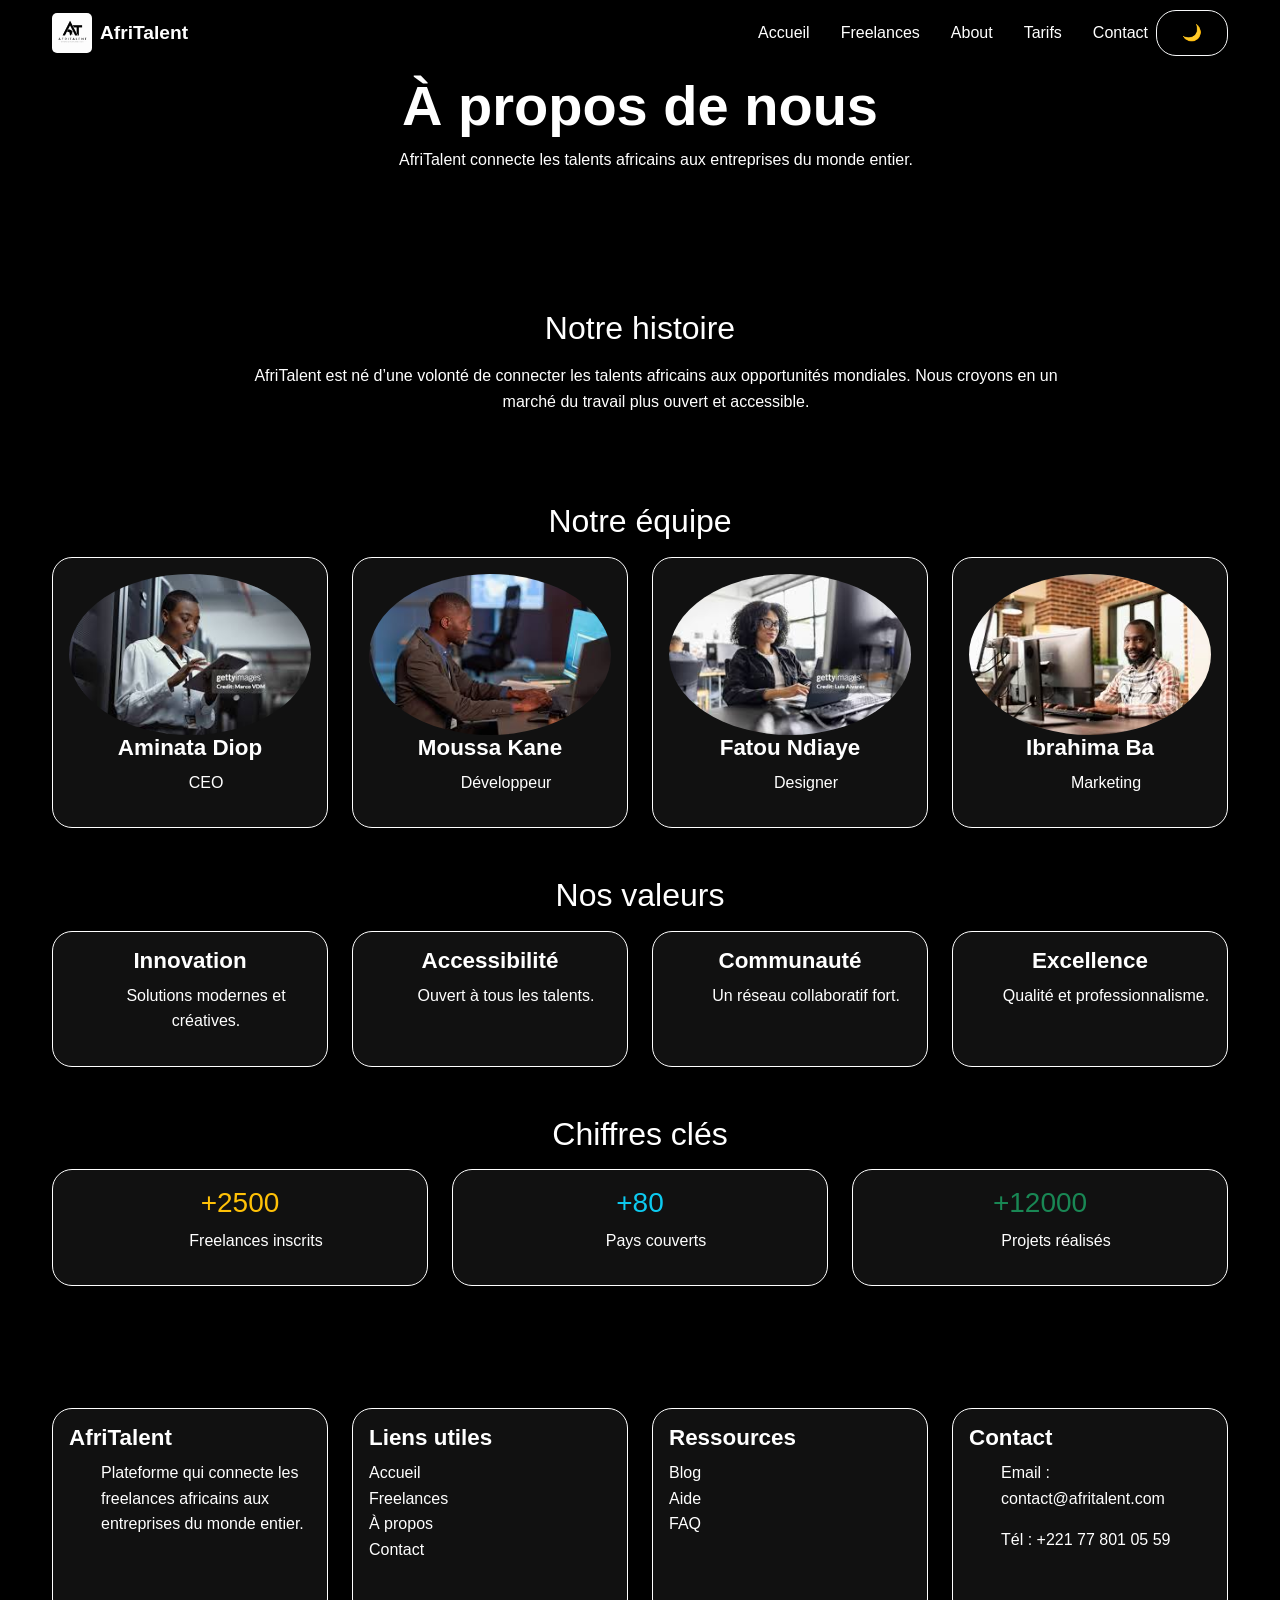
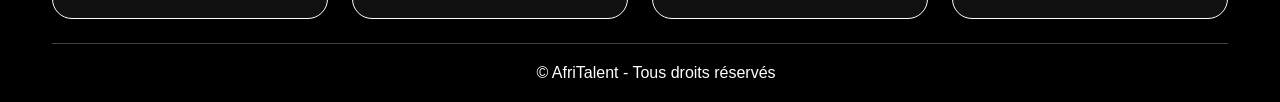
==== commit 5088dc42: "JS : dark mode avec localStorage, navbar dynamique au scroll" ====
--- a/about.html
+++ b/about.html
@@ -57,7 +57,9 @@
                     </ul>
 
                 </div>
-
+                <button id="theme-toggle" class="btn btn-outline-light">
+                    🌙
+                </button>
             </div>
         </nav>
 
@@ -73,10 +75,10 @@
 
         <h1>À propos de nous</h1>
 
-        <p>
+        <ul>
             AfriTalent connecte les talents africains
             aux entreprises du monde entier.
-        </p>
+        </ul>
 
     </div>
 
@@ -91,12 +93,12 @@
 
         <div class="d-flex justify-content-center">
 
-            <p class="w-75">
+            <ul class="w-75">
                 AfriTalent est né d’une volonté de connecter
                 les talents africains aux opportunités mondiales.
                 Nous croyons en un marché du travail plus ouvert
                 et accessible.
-            </p>
+            </ul>
 
         </div>
 
@@ -116,7 +118,7 @@
                 <img src="images/aminatadiop.jpj" alt=""
                 class="img-fluid rounded-circle mx-auto d-block team-img">
                 <h5>Aminata Diop</h5>
-                <p>CEO</p>
+                <ul>CEO</ul>
             </div>
         </div>
 
@@ -125,7 +127,7 @@
                 <img src="images/moussakane.jpg" alt=""
                     class="img-fluid rounded-circle mx-auto d-block team-img">
                 <h5>Moussa Kane</h5>
-                <p>Développeur</p>
+                <ul>Développeur</ul>
             </div>
         </div>
 
@@ -134,7 +136,7 @@
                 <img src="images/ftndiaye.jpg" alt=""
                 class="img-fluid rounded-circle mx-auto d-block team-img">
                 <h5>Fatou Ndiaye</h5>
-                <p>Designer</p>
+                <ul>Designer</ul>
             </div>
         </div>
 
@@ -143,7 +145,7 @@
                 <img src="images/ibrahimaba.jpj" alt=""
                 class="img-fluid rounded-circle mx-auto d-block team-img">
                 <h5>Ibrahima Ba</h5>
-                <p>Marketing</p>
+                <ul>Marketing</ul>
             </div>
         </div>
 
@@ -161,28 +163,28 @@
        <div class="col-12 col-md-6 col-lg-3">
             <div class="card bg-black text-white border border-white p-3 h-100">
                 <h5>Innovation</h5>
-                <p>Solutions modernes et créatives.</p>
+                <ul>Solutions modernes et créatives.</ul>
             </div>
         </div>
 
        <div class="col-12 col-md-6 col-lg-3">
             <div class="card bg-black text-white border border-white p-3 h-100">
                 <h5>Accessibilité</h5>
-                <p>Ouvert à tous les talents.</p>
+                <ul>Ouvert à tous les talents.</ul>
             </div>
         </div>
 
        <div class="col-12 col-md-6 col-lg-3">
             <div class="card bg-black text-white border border-white p-3 h-100">
                 <h5>Communauté</h5>
-                <p>Un réseau collaboratif fort.</p>
+                <ul>Un réseau collaboratif fort.</ul>
             </div>
         </div>
 
         <div class="col-12 col-md-6 col-lg-3">
             <div class="card bg-black text-white border border-white p-3 h-100">
                 <h5>Excellence</h5>
-                <p>Qualité et professionnalisme.</p>
+                <ul>Qualité et professionnalisme.</ul>
             </div>
         </div>
 
@@ -200,21 +202,21 @@
        <div class="col-12 col-md-6 col-lg-4">
             <div class="card bg-black text-white border border-white p-3">
                 <h3 class="text-warning">+2500</h3>
-                <p>Freelances inscrits</p>
+                <ul>Freelances inscrits</ul>
             </div>
         </div>
 
        <div class="col-12 col-md-6 col-lg-4">
             <div class="card bg-black text-white border border-white p-3">
                 <h3 class="text-info">+80</h3>
-                <p>Pays couverts</p>
+                <ul>Pays couverts</ul>
             </div>
         </div>
 
        <div class="col-12 col-md-6 col-lg-4">
             <div class="card bg-black text-white border border-white p-3">
                 <h3 class="text-success">+12000</h3>
-                <p>Projets réalisés</p>
+                <ul>Projets réalisés</ul>
             </div>
         </div>
 
@@ -238,10 +240,10 @@
 
                     <h5>AfriTalent</h5>
 
-                    <p>
+                    <ul>
                         Plateforme qui connecte les freelances africains
                         aux entreprises du monde entier.
-                    </p>
+                    </ul>
 
                 </div>
 
@@ -293,8 +295,8 @@
 
                     <h5>Contact</h5>
 
-                    <p>Email : contact@afritalent.com</p>
-                    <p>Tél : +221 77 801 05 59</p>
+                    <ul>Email : contact@afritalent.com</ul>
+                    <ul>Tél : +221 77 801 05 59</ul>
 
                     <!-- RESEAUX SOCIAUX -->
                     <div>
@@ -317,14 +319,16 @@
         <!-- COPYRIGHT -->
         <div class="text-center pb-3">
 
-            <p class="mb-0">
+            <ul class="mb-0">
                 © <span id="year"></span> AfriTalent - Tous droits réservés
-            </p>
-
-        </div>
-
-    </div>
-
+            </ul>
+
+        </div>
+
+    </div>
+<button id="backToTop" class="btn btn-light">
+    ↑
+</button>
 </footer>
 
     <!-- Bootstrap JS -->
--- a/css/style.css
+++ b/css/style.css
@@ -901,7 +901,7 @@
     }
 
 }
-/* commit 5 index hero */
+/* commit 5 index hero
 @media (max-width: 768px) {
 
     #hero {
@@ -915,164 +915,8 @@
     #hero img {
         margin-top: 20px;
     }
-}
-/* commit 5 index temoinages */
-@media (max-width: 768px) {
-
-    .avatar {
-        width: 70px;
-        height: 70px;
-    }
-
-    .carousel-item .card {
-        width: 100%;
-    }
-}
-/* commit 5 about */
-/* IMAGE EQUIPE */
-.team-img{
-    width: 120px;
-    height: 120px;
-    object-fit: cover;
-}
-
-/* MOBILE */
-@media screen and (max-width: 576px){
-
-    h1{
-        font-size: 2rem;
-    }
-
-    h2{
-        font-size: 1.5rem;
-    }
-
-    p{
-        font-size: 14px;
-    }
-
-    .team-img{
-        width: 90px;
-        height: 90px;
-    }
-
-    .navbar-brand span{
-        font-size: 1rem;
-    }
-
-}
-
-/* TABLETTE */
-@media screen and (min-width: 768px){
-
-    .team-img{
-        width: 100px;
-        height: 100px;
-    }
-
-}
-
-/* DESKTOP */
-@media screen and (min-width: 1200px){
-
-    .team-img{
-        width: 120px;
-        height: 120px;
-    }
-
-}
-/* commit 5 tarifs */
-/* HERO TARIFS */
-.pricing-hero{
-    min-height: 40vh;
-    display: flex;
-    justify-content: center;
-    align-items: center;
-    text-align: center;
-    padding: 2rem;
-}
-
-/* CARTES */
-.card{
-    transition: 0.3s ease;
-}
-
-.card:hover{
-    transform: translateY(-10px);
-    box-shadow: 0 0 20px rgba(255,255,255,0.2);
-}
-
-/* MOBILE */
-@media screen and (max-width: 576px){
-
-    h1{
-        font-size: 2rem;
-    }
-
-    h2{
-        font-size: 1.5rem;
-    }
-
-    p{
-        font-size: 14px;
-    }
-
-    .pricing-hero{
-        min-height: 30vh;
-        padding: 1rem;
-    }
-
-    .navbar-brand span{
-        font-size: 1rem;
-    }
-
-    .accordion-button{
-        font-size: 14px;
-    }
-
-}
-
-/* TABLETTE */
-@media screen and (min-width: 768px){
-
-    .pricing-hero{
-        min-height: 35vh;
-    }
-
-}
-
-/* DESKTOP */
-@media screen and (min-width: 1200px){
-
-    .pricing-hero{
-        min-height: 45vh;
-    }
-
-}
+} */
 /* commit 5 freelance  */
-/* =========================
-   STYLE GLOBAL
-========================= */
-
-body {
-    background-color: black;
-    color: white;
-    overflow-x: hidden;
-}
-
-.card {
-    transition: 0.3s;
-}
-
-.card:hover {
-    transform: translateY(-5px);
-}
-
-/* Images responsives */
-img {
-    max-width: 100%;
-    height: auto;
-}
 
 /* Boutons */
 .btn {
@@ -1248,3 +1092,68 @@
         font-size: 3rem;
     }
 }
+/* commite 6 */
+/* MODE CLAIR */
+body.light-mode {
+    background-color: white !important;
+    color: black !important;
+}
+
+/* Tous les fonds noirs deviennent blancs */
+body.light-mode .bg-black {
+    background-color: white !important;
+}
+
+/* Tous les textes blancs deviennent noirs */
+body.light-mode .text-white {
+    color: black !important;
+}
+
+/* Toutes les bordures blanches deviennent noires */
+body.light-mode .border-white {
+    border-color: black !important;
+}
+
+/* Les cartes */
+body.light-mode .card {
+    background-color: white !important;
+    color: black !important;
+}
+
+/* Navbar */
+body.light-mode .navbar {
+    background-color: white !important;
+}
+
+body.light-mode .navbar-brand,
+body.light-mode .nav-link {
+    color: black !important;
+}
+
+/* Bouton du thème */
+body.light-mode #theme-toggle {
+    color: black;
+    border-color: black;
+}
+.contact-hero  {
+    color: white !important;
+}
+.contact-info {
+     color: white !important;
+
+}
+body.light-mode .tarifs-title {
+    color: white !important;
+}
+.navbar-scroll {
+    box-shadow: 0 4px 10px rgba(0,0,0,0.2);
+    padding-top: 5px;
+    padding-bottom: 5px;
+    transition: all 0.3s ease;
+}
+#backToTop {
+    position: fixed;
+    bottom: 20px;
+    right: 20px;
+    display: none;
+}
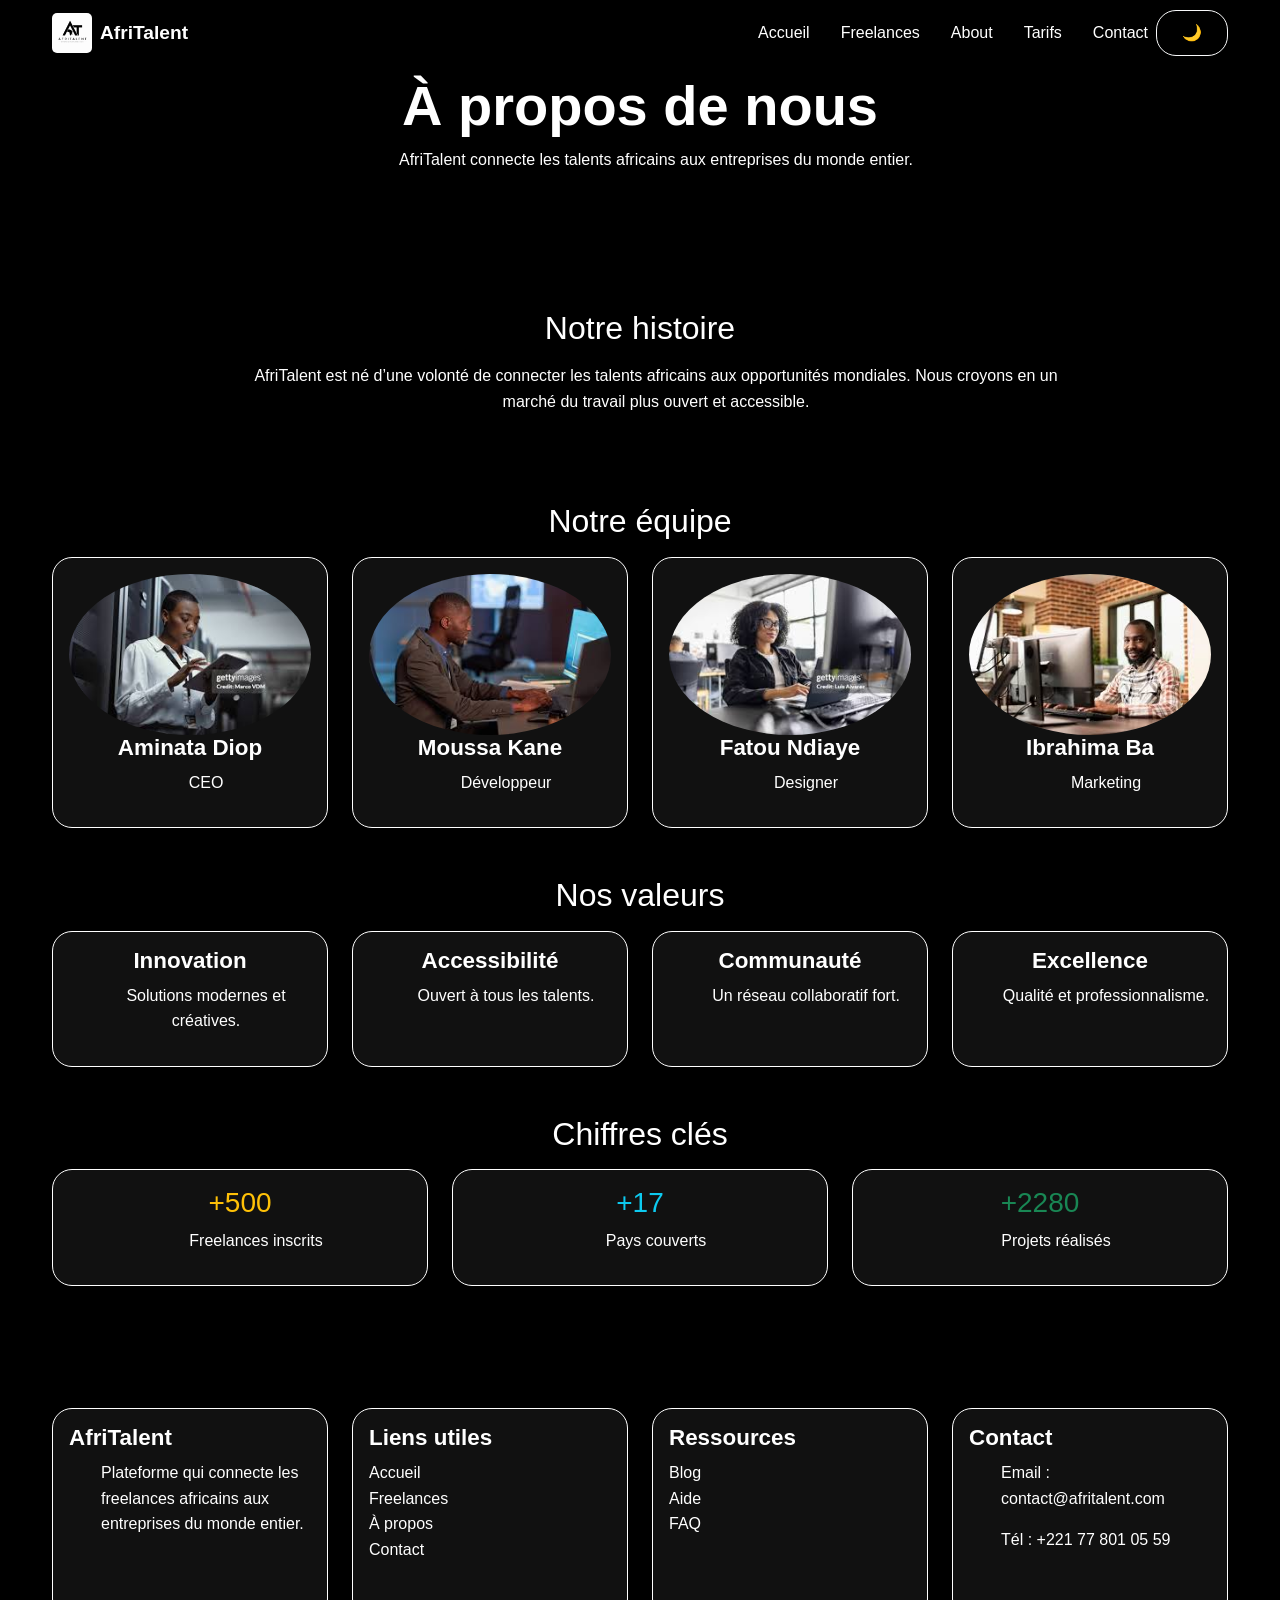
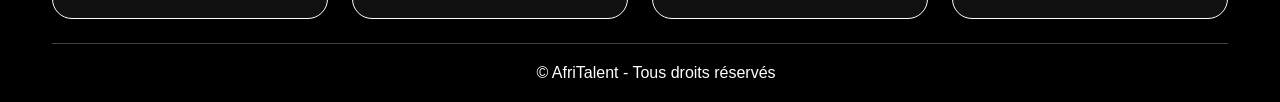
==== commit 6229c74d: "JS : compteurs animés au scroll et animations fade-in des sections" ====
--- a/about.html
+++ b/about.html
@@ -193,7 +193,7 @@
 </section>
 
 <!-- CHIFFRES -->
-<section class="container py-4 text-center">
+<section class="container py-4 text-center fade-section ">
 
     <h2 class="mb-3">Chiffres clés</h2>
 
@@ -201,21 +201,21 @@
 
        <div class="col-12 col-md-6 col-lg-4">
             <div class="card bg-black text-white border border-white p-3">
-                <h3 class="text-warning">+2500</h3>
+                <h3 class="text-warning counter" data-target="+2500">0</h3>
                 <ul>Freelances inscrits</ul>
             </div>
         </div>
 
        <div class="col-12 col-md-6 col-lg-4">
             <div class="card bg-black text-white border border-white p-3">
-                <h3 class="text-info">+80</h3>
+                <h3 class="text-info counter" data-target="+80">0</h3>
                 <ul>Pays couverts</ul>
             </div>
         </div>
 
        <div class="col-12 col-md-6 col-lg-4">
             <div class="card bg-black text-white border border-white p-3">
-                <h3 class="text-success">+12000</h3>
+                <h3 class="text-success counter" data-target="+12000">0</h3>
                 <ul>Projets réalisés</ul>
             </div>
         </div>
--- a/css/style.css
+++ b/css/style.css
@@ -1146,7 +1146,7 @@
     color: white !important;
 }
 .navbar-scroll {
-    box-shadow: 0 4px 10px rgba(0,0,0,0.2);
+   box-shadow: 0 2px 15px rgba(255, 255, 255, 0.5);
     padding-top: 5px;
     padding-bottom: 5px;
     transition: all 0.3s ease;
@@ -1156,4 +1156,14 @@
     bottom: 20px;
     right: 20px;
     display: none;
-}+}
+.fade-section{
+    opacity: 0;
+    transform: translateY(50px);
+    transition: all 0.8s ease;
+}
+
+.fade-section.show{
+    opacity: 1;
+    transform: translateY(0);
+}
